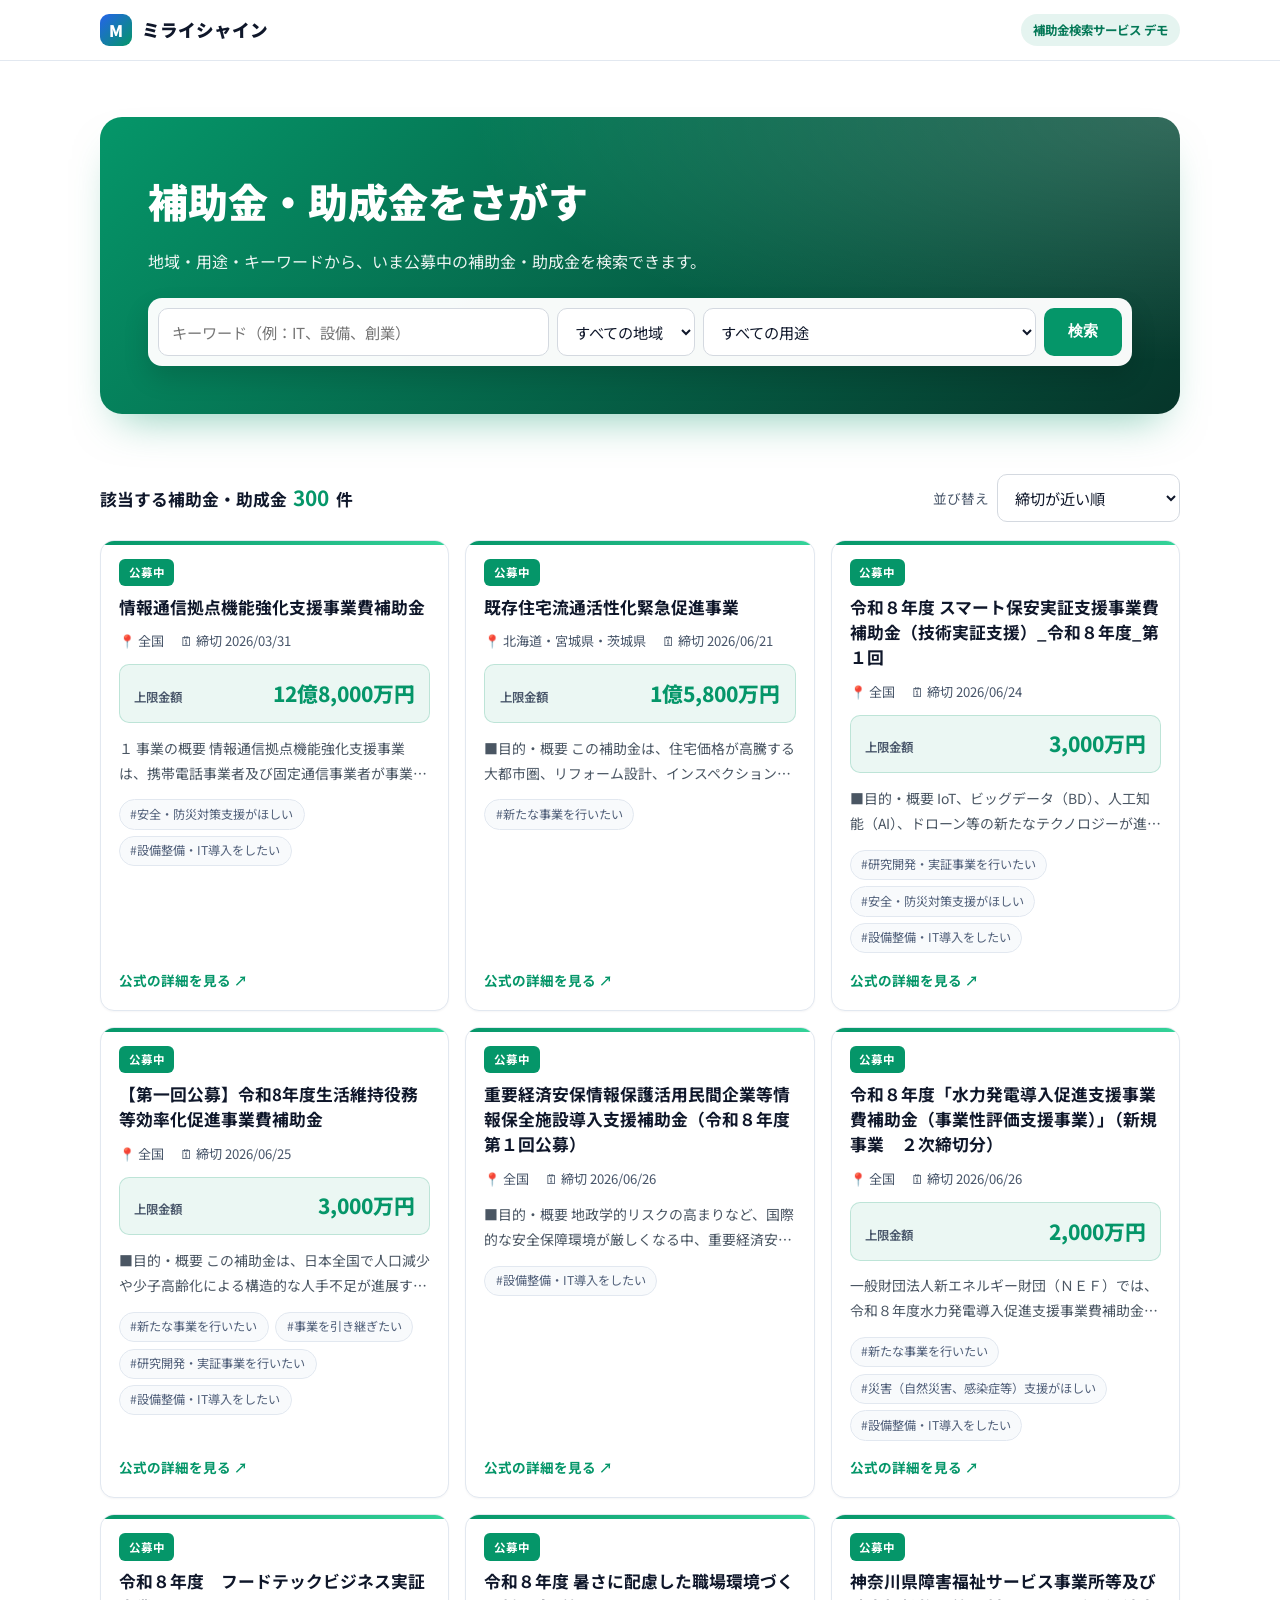
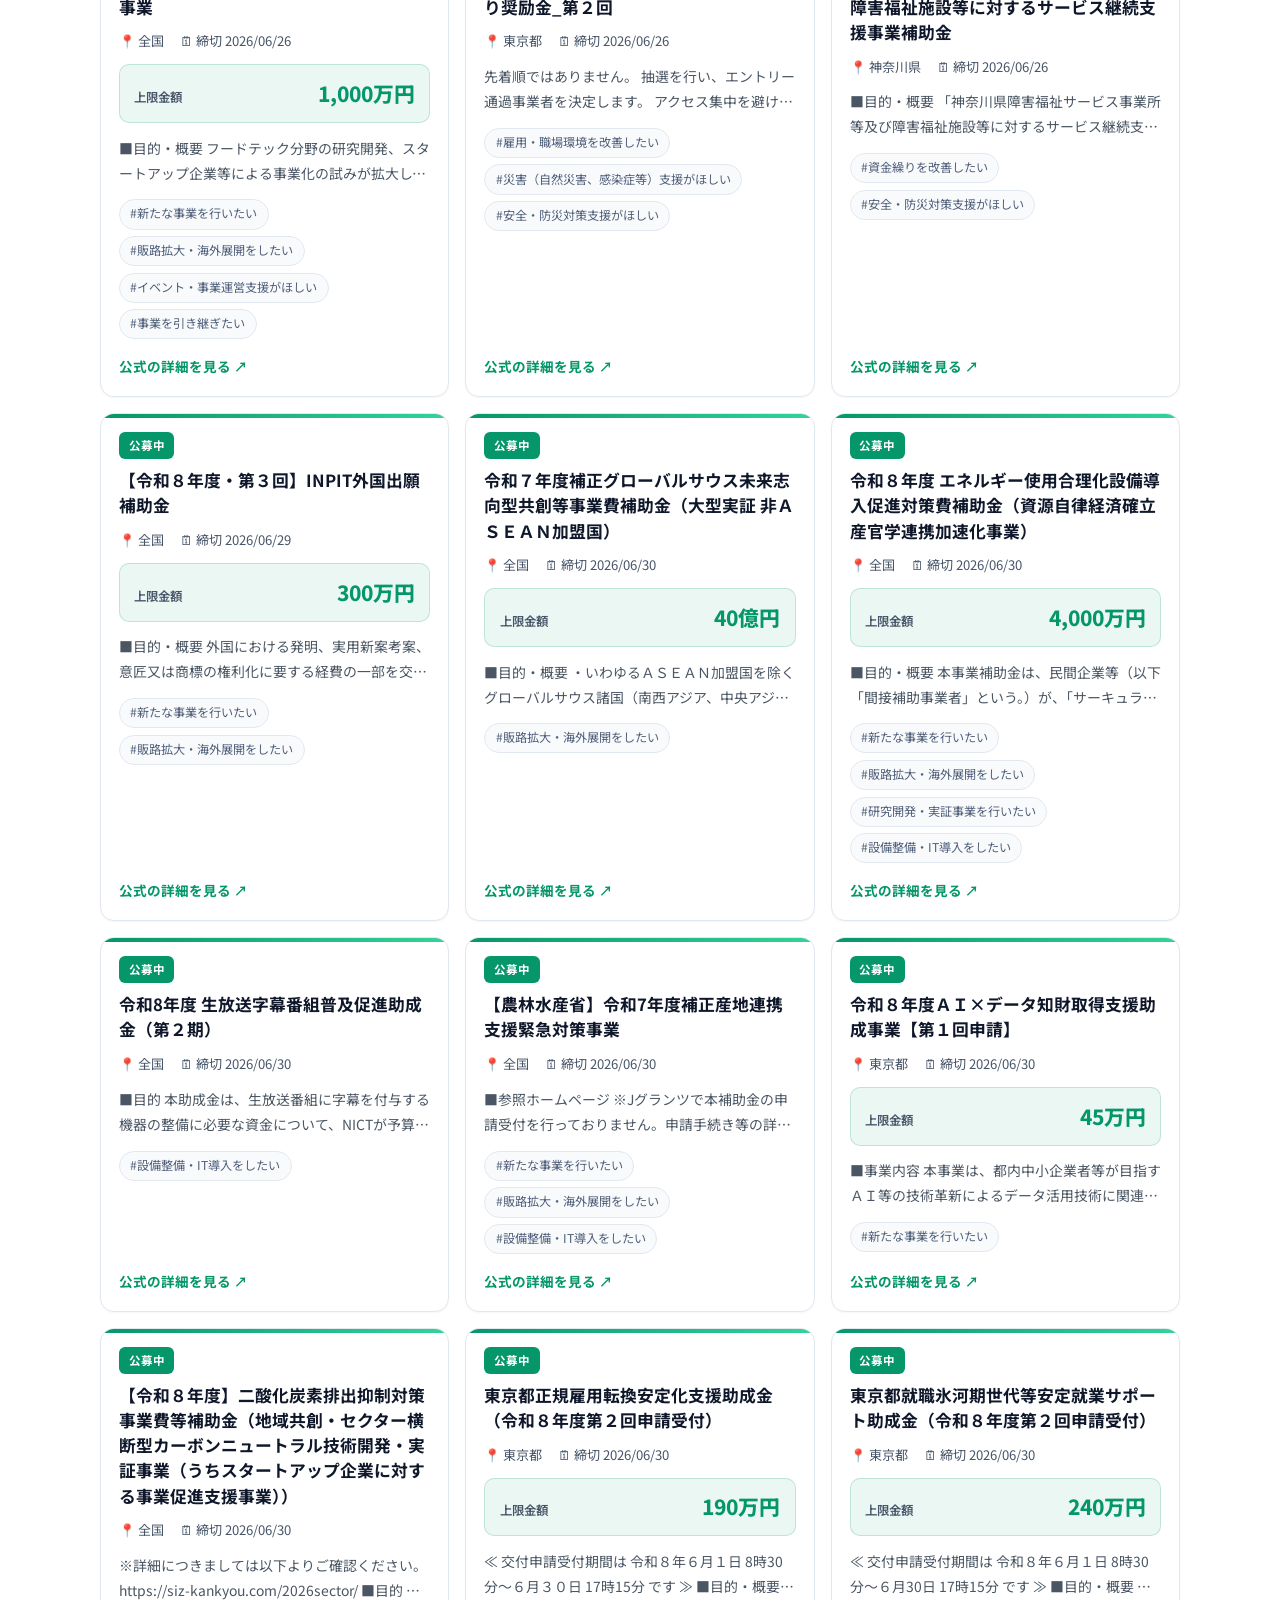
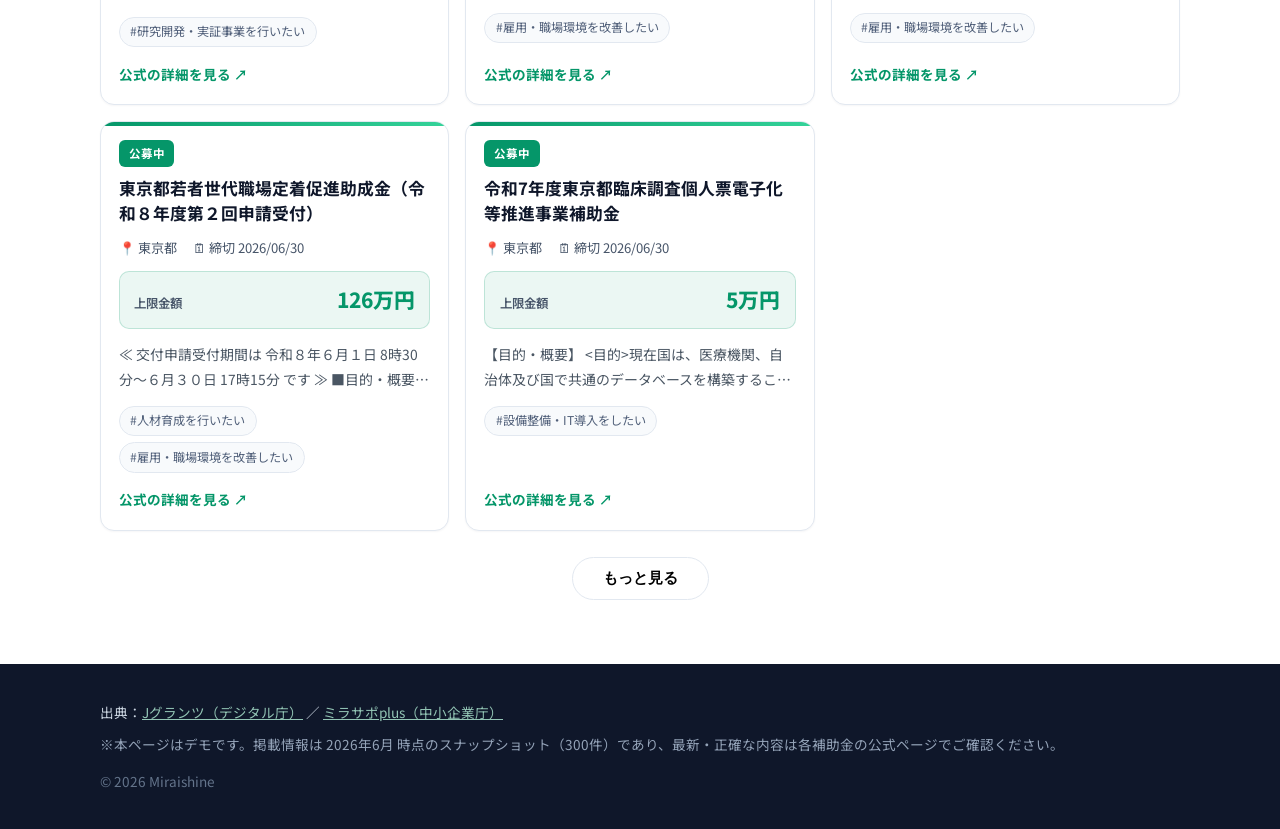
==== index.html @ 27757ab2 "Static 補助金検索 demo (LP + client-side JS search over snapshot JSON) Co-Authored-By: Claude Opus 4.8 <n" ====
<!DOCTYPE html>
<html lang="ja">
<head>
  <meta charset="UTF-8" />
  <meta name="viewport" content="width=device-width, initial-scale=1.0" />
  <title>補助金・助成金検索 デモ｜ミライシャイン</title>
  <meta name="description" content="ミライシャインの補助金検索サービスのデモ。地域・用途・キーワードから補助金・助成金を検索できます（公開オープンデータのスナップショット）。" />
  <!-- デモ環境のため検索エンジンには載せない -->
  <meta name="robots" content="noindex, nofollow" />
  <link rel="preconnect" href="https://fonts.googleapis.com" />
  <link rel="preconnect" href="https://fonts.gstatic.com" crossorigin />
  <link href="https://fonts.googleapis.com/css2?family=Noto+Sans+JP:wght@400;500;700;900&display=swap" rel="stylesheet" />
  <link rel="stylesheet" href="assets/style.css" />
</head>
<body>
  <!-- Header -->
  <header class="site-header">
    <div class="container header-inner">
      <a href="./" class="logo">
        <span class="logo-mark">M</span>
        <span class="logo-text">ミライシャイン</span>
      </a>
      <span class="header-tag">補助金検索サービス デモ</span>
    </div>
  </header>

  <main>
    <!-- Hero + 検索 -->
    <section class="hero">
      <div class="container">
        <div class="hero-card">
          <div class="hero-inner">
            <h1 class="hero-title">補助金・助成金をさがす</h1>
            <p class="hero-lead">地域・用途・キーワードから、いま公募中の補助金・助成金を検索できます。</p>
            <form class="search-form" id="searchForm" autocomplete="off">
              <input type="text" id="kw" class="f-input" placeholder="キーワード（例：IT、設備、創業）" aria-label="キーワード" />
              <select id="area" class="f-select" aria-label="地域"><option value="">すべての地域</option></select>
              <select id="purpose" class="f-select" aria-label="用途"><option value="">すべての用途</option></select>
              <button type="submit" class="f-btn">検索</button>
            </form>
          </div>
        </div>
      </div>
    </section>

    <!-- 結果 -->
    <section class="results">
      <div class="container">
        <div class="result-bar">
          <p class="result-count" id="resultCount">読み込み中…</p>
          <label class="sort">
            <span>並び替え</span>
            <select id="sort" class="f-select">
              <option value="deadline">締切が近い順</option>
              <option value="amount">上限金額が大きい順</option>
            </select>
          </label>
        </div>
        <ul class="card-list" id="cardList" aria-live="polite"></ul>
        <div class="empty" id="empty" hidden>該当する補助金・助成金は見つかりませんでした。条件を変えてお試しください。</div>
        <div class="more-wrap">
          <button class="more-btn" id="moreBtn" hidden>もっと見る</button>
        </div>
      </div>
    </section>
  </main>

  <!-- Footer：出典・免責 -->
  <footer class="site-footer">
    <div class="container">
      <p class="foot-credit">
        出典：<a href="https://www.jgrants-portal.go.jp/" target="_blank" rel="noopener">Jグランツ（デジタル庁）</a>
        ／ <a href="https://mirasapo-plus.go.jp/" target="_blank" rel="noopener">ミラサポplus（中小企業庁）</a>
      </p>
      <p class="foot-note" id="footNote">
        ※本ページはデモです。掲載情報は取得時点のスナップショットであり、最新・正確な内容は各補助金の公式ページでご確認ください。
      </p>
      <p class="foot-copy">© <span id="year"></span> Miraishine</p>
    </div>
  </footer>

  <script src="assets/app.js"></script>
</body>
</html>
---- assets/style.css ----
:root {
  --hj: #059669;
  --hj-dark: #047857;
  --ink: #0f172a;
  --ink-soft: #475569;
  --line: #e2e8f0;
  --bg: #ffffff;
  --bg-soft: #f8fafc;
  --radius: 16px;
  --shadow: 0 10px 30px -12px rgba(15, 23, 42, 0.18);
}

* { box-sizing: border-box; margin: 0; padding: 0; }
body {
  font-family: "Noto Sans JP", system-ui, sans-serif;
  color: var(--ink);
  background: var(--bg);
  line-height: 1.8;
  -webkit-font-smoothing: antialiased;
}
a { color: inherit; }
.container { width: min(1080px, 92%); margin-inline: auto; }

/* Header */
.site-header { border-bottom: 1px solid var(--line); background: #fff; }
.header-inner { display: flex; align-items: center; justify-content: space-between; height: 60px; }
.logo { display: flex; align-items: center; gap: 10px; font-weight: 900; text-decoration: none; }
.logo-mark {
  width: 32px; height: 32px; border-radius: 9px; display: grid; place-items: center;
  color: #fff; font-weight: 900; background: linear-gradient(135deg, #2563eb, var(--hj));
}
.logo-text { font-size: 1.1rem; }
.header-tag { font-size: 0.78rem; font-weight: 700; color: var(--hj-dark); background: rgba(5,150,105,.1); padding: 5px 12px; border-radius: 999px; }

/* Hero + search */
.hero { padding: clamp(28px, 5vw, 56px) 0 clamp(20px, 3vw, 32px); }
.hero-card {
  border-radius: 22px; padding: clamp(28px, 4vw, 48px);
  color: #fff; position: relative; overflow: hidden;
  background:
    radial-gradient(120% 150% at 100% 0%, rgba(255,255,255,.18), transparent 55%),
    linear-gradient(135deg, var(--hj), #06352a);
  box-shadow: 0 22px 44px -20px rgba(5,150,105,.5);
}
.hero-title { font-size: clamp(1.7rem, 4vw, 2.5rem); font-weight: 900; }
.hero-lead { color: rgba(255,255,255,.92); margin: 10px 0 22px; }

.search-form {
  display: flex; flex-wrap: wrap; gap: 8px;
  background: rgba(255,255,255,.97); border-radius: 14px; padding: 10px;
  box-shadow: 0 12px 26px rgba(0,0,0,.14);
}
.f-input, .f-select {
  padding: 11px 13px; border: 1px solid #d4d9e0; border-radius: 10px;
  font-size: 0.95rem; font-family: inherit; color: var(--ink); background: #fff;
}
.f-input { flex: 1 1 220px; }
.f-select { flex: 0 1 auto; cursor: pointer; }
.f-input:focus, .f-select:focus { outline: 0; border-color: var(--hj); box-shadow: 0 0 0 3px rgba(5,150,105,.16); }
.f-btn {
  padding: 0 24px; border: 0; border-radius: 10px; background: var(--hj); color: #fff;
  font-weight: 700; font-size: 0.95rem; cursor: pointer; transition: filter .15s;
}
.f-btn:hover { filter: brightness(1.07); }

/* Results bar */
.results { padding: clamp(16px, 3vw, 28px) 0 64px; }
.result-bar { display: flex; align-items: center; justify-content: space-between; flex-wrap: wrap; gap: 10px; margin-bottom: 18px; }
.result-count { font-size: 1.05rem; font-weight: 700; }
.result-count strong { color: var(--hj); font-size: 1.3rem; margin: 0 .15rem; }
.sort { display: inline-flex; align-items: center; gap: 8px; font-size: 0.85rem; color: var(--ink-soft); }

/* Cards */
.card-list { list-style: none; display: grid; grid-template-columns: repeat(auto-fill, minmax(330px, 1fr)); gap: 16px; }
.card {
  position: relative; display: flex; flex-direction: column;
  border: 1px solid var(--line); border-radius: 14px; padding: 18px; background: #fff;
  box-shadow: 0 1px 2px rgba(16,24,40,.04); overflow: hidden;
  transition: box-shadow .18s, transform .18s, border-color .18s;
}
.card::before { content: ""; position: absolute; top: 0; left: 0; right: 0; height: 4px; background: linear-gradient(90deg, var(--hj), #34d399); }
.card:hover { box-shadow: 0 12px 26px rgba(16,24,40,.10); transform: translateY(-2px); border-color: rgba(5,150,105,.35); }
.card-badge { align-self: flex-start; background: var(--hj); color: #fff; font-size: .72rem; font-weight: 700; padding: .2rem .6rem; border-radius: 6px; margin-bottom: .55rem; }
.card-title { font-size: 1.05rem; line-height: 1.5; font-weight: 700; margin-bottom: .6rem; }
.card-sub { display: flex; flex-wrap: wrap; gap: .25rem 1rem; font-size: .82rem; color: var(--ink-soft); margin-bottom: .7rem; }
.card-amount {
  display: flex; align-items: baseline; justify-content: space-between; gap: .5rem;
  background: rgba(5,150,105,.08); border: 1px solid rgba(5,150,105,.2);
  border-radius: 10px; padding: .6rem .9rem; margin-bottom: .8rem;
}
.card-amount .lbl { font-size: .78rem; color: var(--ink-soft); font-weight: 600; }
.card-amount .val { font-size: 1.3rem; font-weight: 800; color: var(--hj); }
.card-summary { font-size: .87rem; color: #4a5663; margin-bottom: .85rem; display: -webkit-box; -webkit-line-clamp: 2; -webkit-box-orient: vertical; overflow: hidden; }
.card-tags { list-style: none; display: flex; flex-wrap: wrap; gap: .4rem; margin-bottom: .9rem; }
.card-tags li { background: var(--bg-soft); color: #51607a; border: 1px solid var(--line); border-radius: 999px; padding: .2rem .65rem; font-size: .76rem; }
.card-link { margin-top: auto; font-weight: 700; font-size: .85rem; color: var(--hj); text-decoration: none; }
.card-link:hover { text-decoration: underline; }

.empty { text-align: center; color: var(--ink-soft); padding: 40px 0; }
.more-wrap { text-align: center; margin-top: 26px; }
.more-btn { padding: 11px 30px; border: 1px solid var(--line); border-radius: 999px; background: #fff; font-weight: 700; font-size: .92rem; cursor: pointer; }
.more-btn:hover { border-color: var(--hj); color: var(--hj); }

/* Footer */
.site-footer { background: var(--ink); color: #cbd5e1; padding: 36px 0; font-size: .85rem; }
.site-footer a { color: #93c5b5; }
.foot-credit { margin-bottom: 8px; }
.foot-note { color: #94a3b8; margin-bottom: 12px; }
.foot-copy { color: #64748b; }

@media (max-width: 560px) {
  .result-bar { flex-direction: column; align-items: flex-start; }
  .f-select { flex: 1 1 100%; }
}
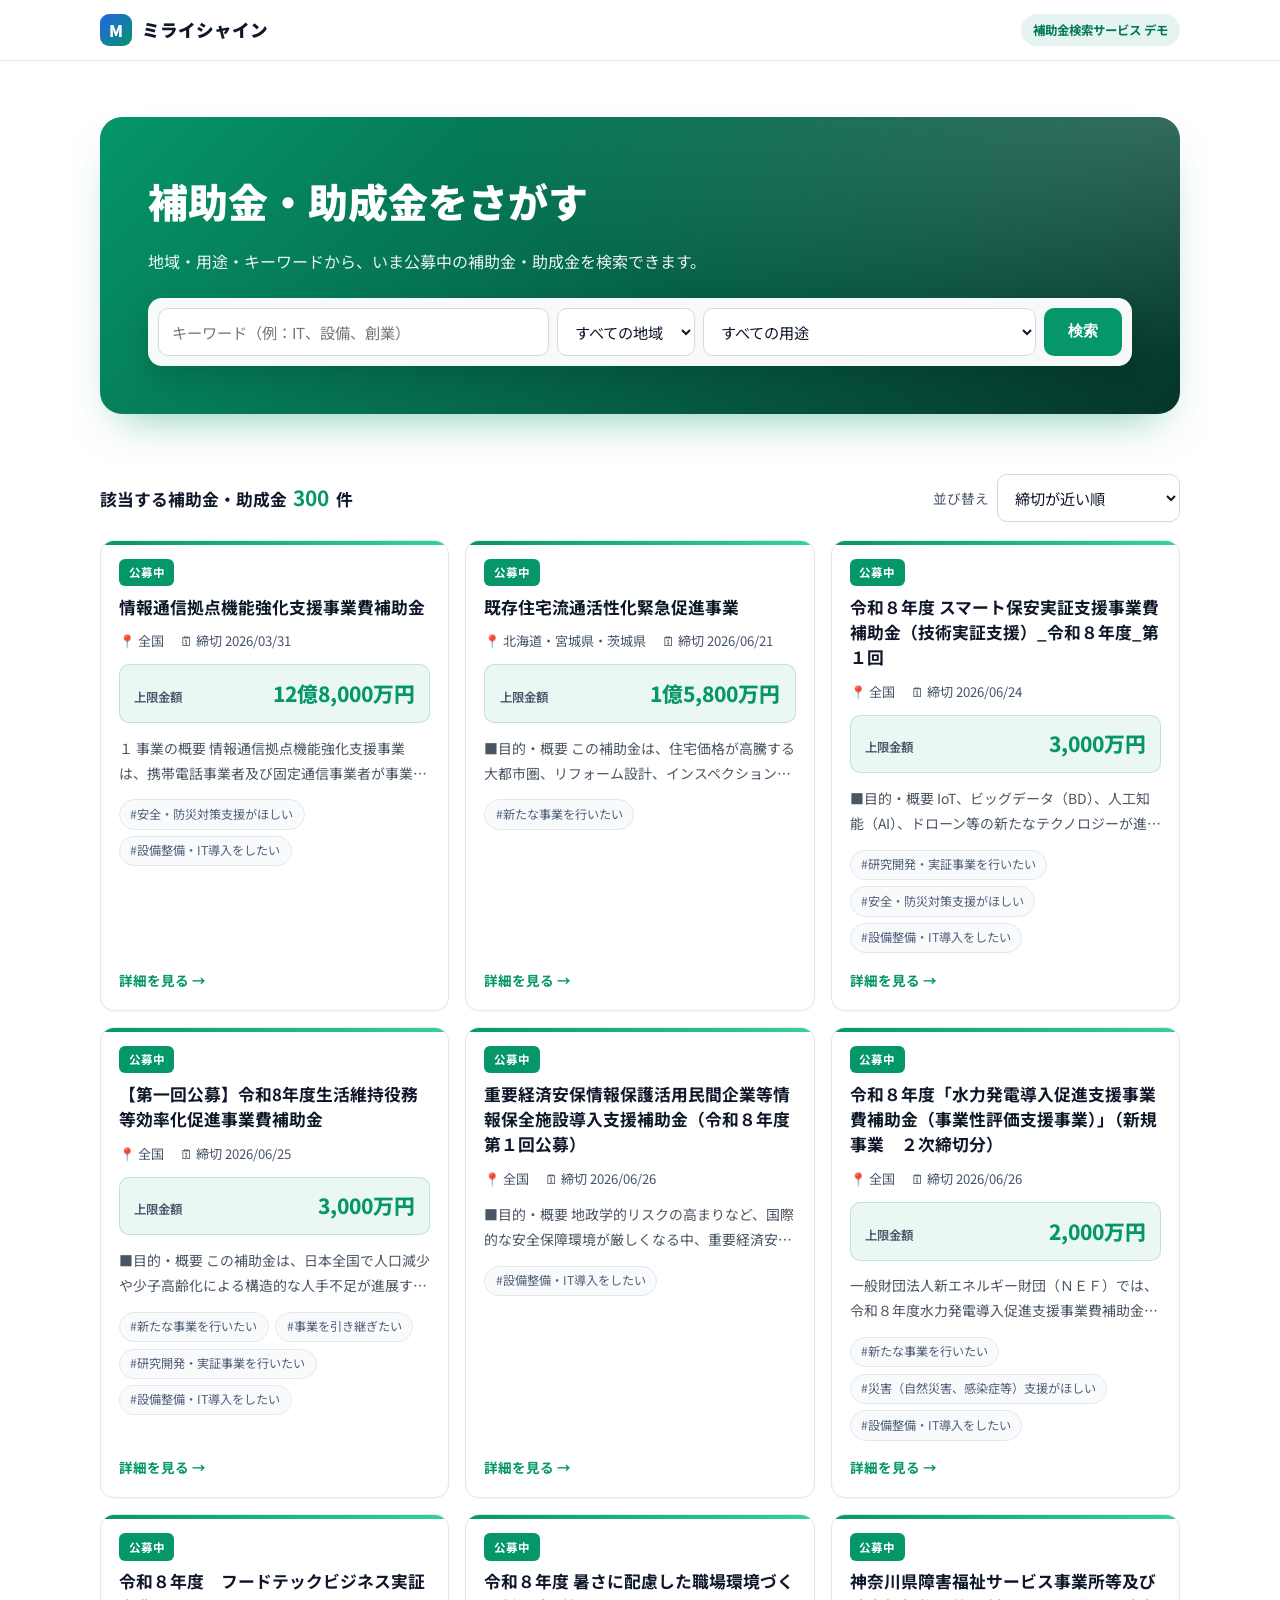
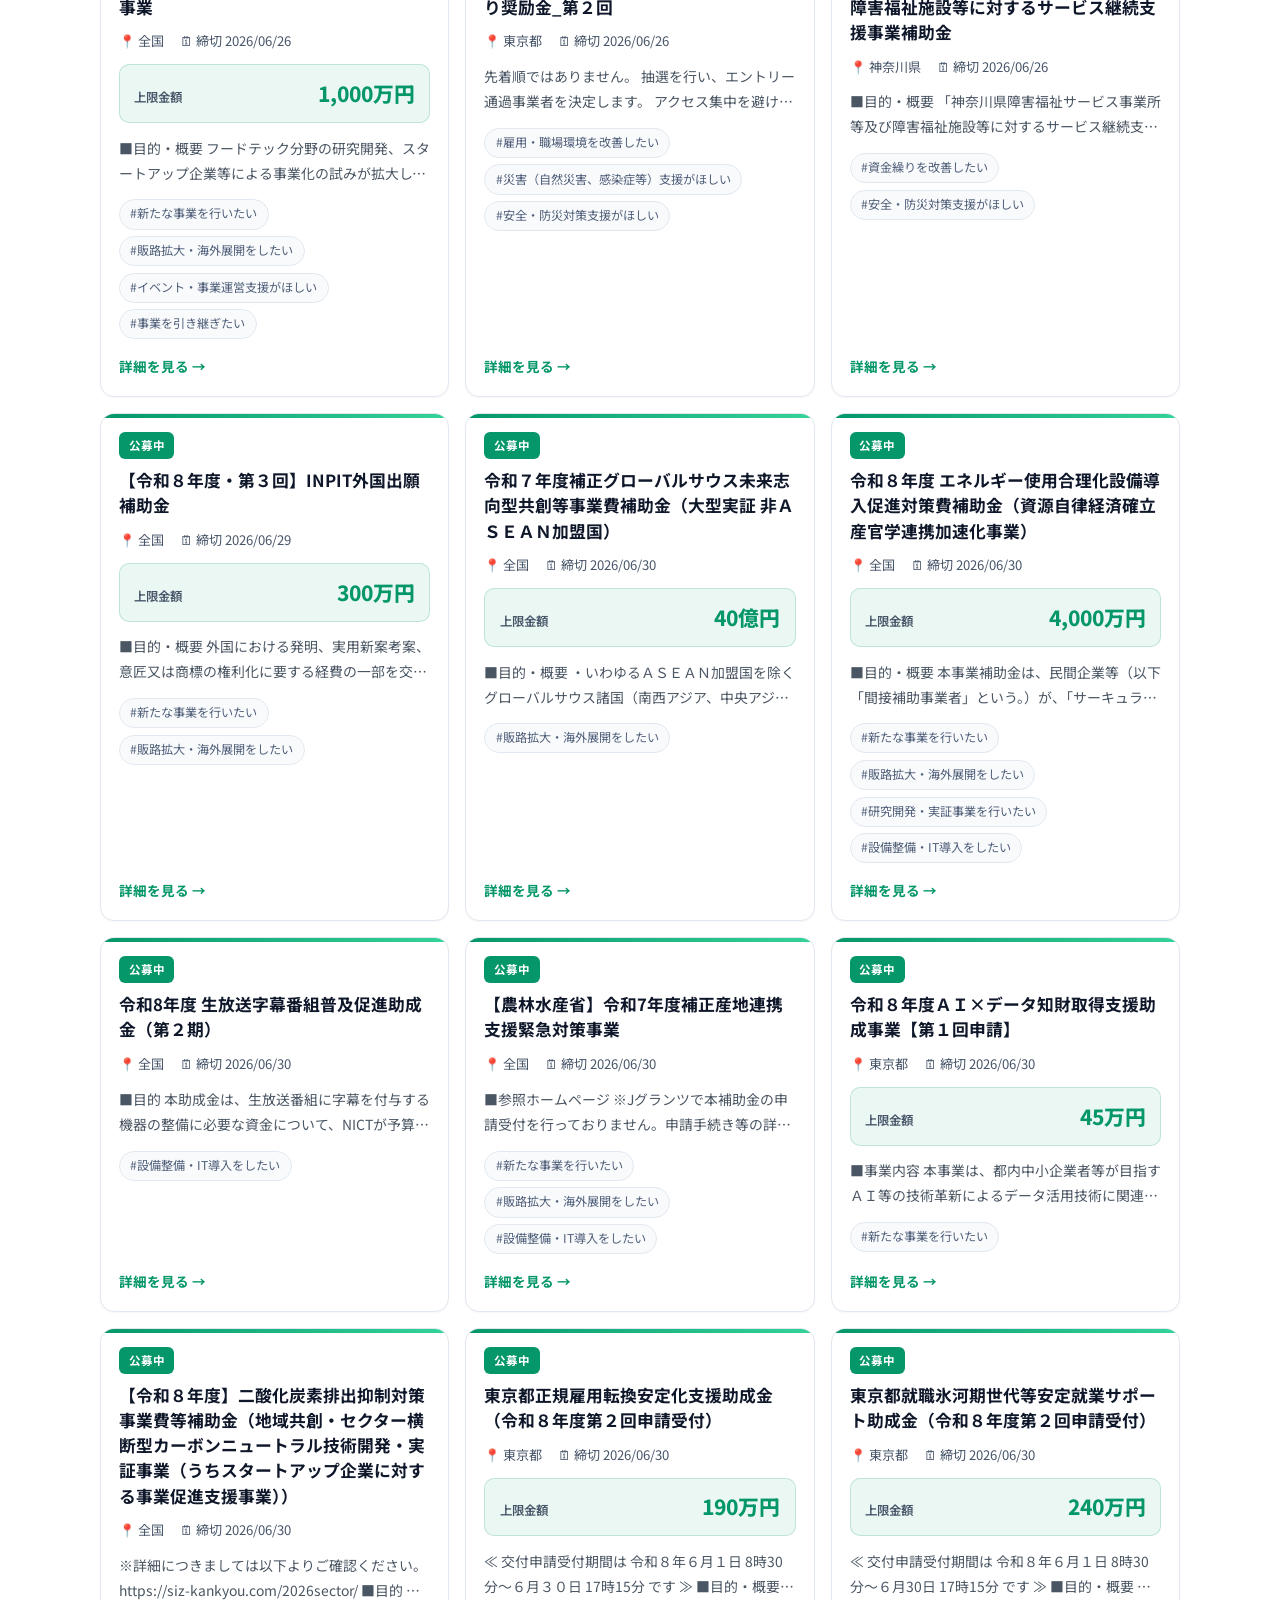
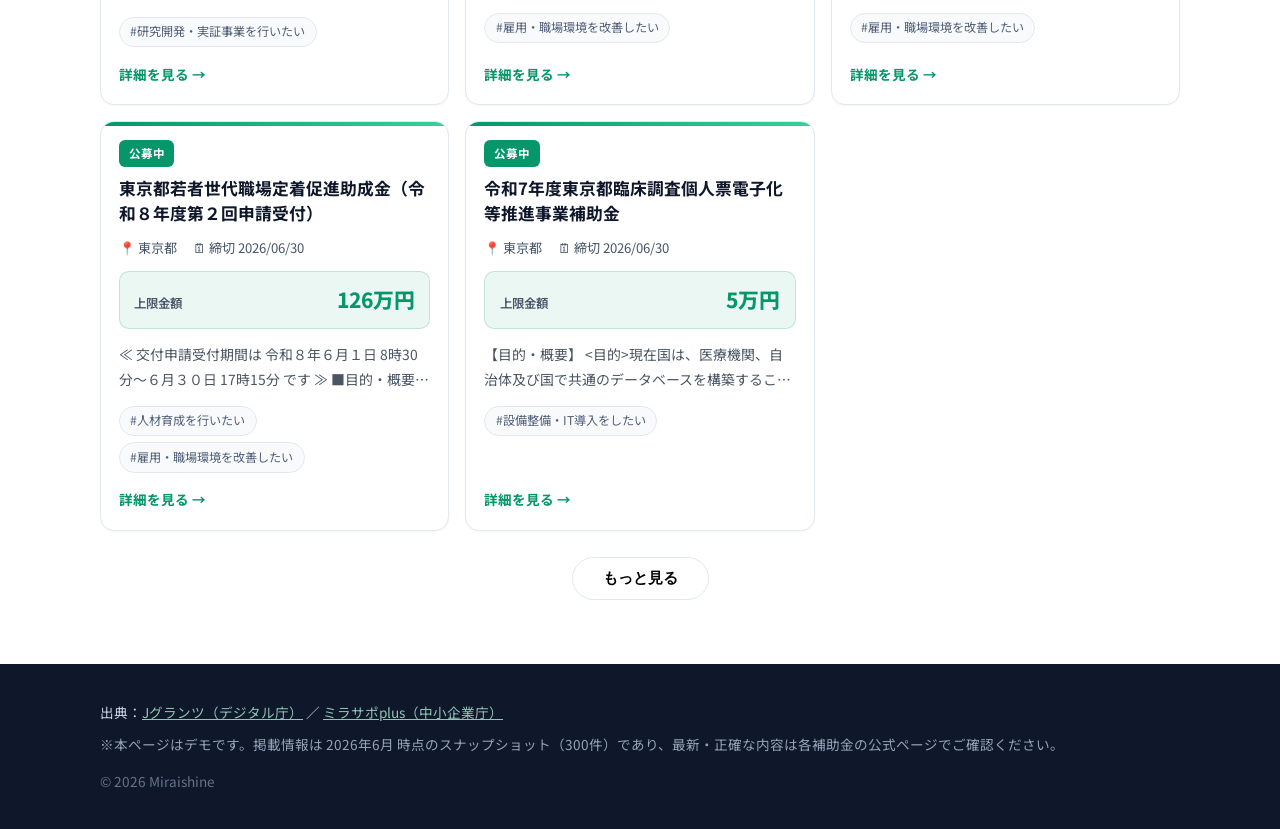
==== commit 9fd9ddb9: "詳細を内部モーダル表示に変更（外部jGrants空白ページ対策）。公式リンクは補助に降格 Co-Authored-By: Claude Opus 4.8 <noreply@anthropic.com>" ====
--- a/index.html
+++ b/index.html
@@ -79,6 +79,14 @@
     </div>
   </footer>
 
+  <!-- 詳細モーダル -->
+  <div class="modal" id="modal" hidden>
+    <div class="modal-card" role="dialog" aria-modal="true" aria-label="補助金の詳細">
+      <button class="modal-close" type="button" data-close aria-label="閉じる">×</button>
+      <div class="modal-body" id="modalBody"></div>
+    </div>
+  </div>
+
   <script src="assets/app.js"></script>
 </body>
 </html>
--- a/assets/style.css
+++ b/assets/style.css
@@ -96,6 +96,46 @@
 .card-link { margin-top: auto; font-weight: 700; font-size: .85rem; color: var(--hj); text-decoration: none; }
 .card-link:hover { text-decoration: underline; }
 
+.card { cursor: pointer; }
+.card:focus-visible { outline: 2px solid var(--hj); outline-offset: 2px; }
+.card-more { margin-top: auto; font-weight: 700; font-size: .85rem; color: var(--hj); }
+
+/* 詳細モーダル */
+.modal {
+  position: fixed; inset: 0; z-index: 100;
+  background: rgba(15, 23, 42, .55);
+  display: flex; align-items: flex-start; justify-content: center;
+  padding: 5vh 16px; overflow-y: auto;
+}
+.modal[hidden] { display: none; }
+.modal-card {
+  position: relative; width: min(680px, 100%);
+  background: #fff; border-radius: 16px; padding: 28px clamp(20px, 4vw, 36px);
+  box-shadow: 0 30px 70px -20px rgba(15, 23, 42, .5);
+}
+.modal-close {
+  position: absolute; top: 12px; right: 14px; width: 36px; height: 36px;
+  border: 0; border-radius: 50%; background: var(--bg-soft); color: var(--ink-soft);
+  font-size: 1.4rem; line-height: 1; cursor: pointer;
+}
+.modal-close:hover { background: #e7ebf0; }
+.m-title { font-size: 1.35rem; font-weight: 800; line-height: 1.45; margin: .4rem 0 1rem; }
+.m-rows { display: grid; gap: 0; margin-bottom: 1.1rem; border: 1px solid var(--line); border-radius: 12px; overflow: hidden; }
+.m-row { display: grid; grid-template-columns: 120px 1fr; }
+.m-row + .m-row { border-top: 1px solid var(--line); }
+.m-row dt { background: var(--bg-soft); padding: .6rem .9rem; font-size: .85rem; font-weight: 700; color: var(--ink-soft); }
+.m-row dd { padding: .6rem .9rem; font-size: .9rem; }
+.m-summary { font-size: .92rem; color: #4a5663; margin-bottom: 1rem; white-space: pre-wrap; }
+.m-actions { margin-top: 1.2rem; }
+.m-official {
+  display: inline-flex; align-items: center; gap: .4rem;
+  background: var(--hj); color: #fff; text-decoration: none; font-weight: 700;
+  padding: .7rem 1.3rem; border-radius: 10px;
+}
+.m-official:hover { filter: brightness(1.07); }
+.m-note { font-size: .78rem; color: var(--ink-soft); margin-top: .6rem; }
+@media (max-width: 480px) { .m-row { grid-template-columns: 92px 1fr; } }
+
 .empty { text-align: center; color: var(--ink-soft); padding: 40px 0; }
 .more-wrap { text-align: center; margin-top: 26px; }
 .more-btn { padding: 11px 30px; border: 1px solid var(--line); border-radius: 999px; background: #fff; font-weight: 700; font-size: .92rem; cursor: pointer; }
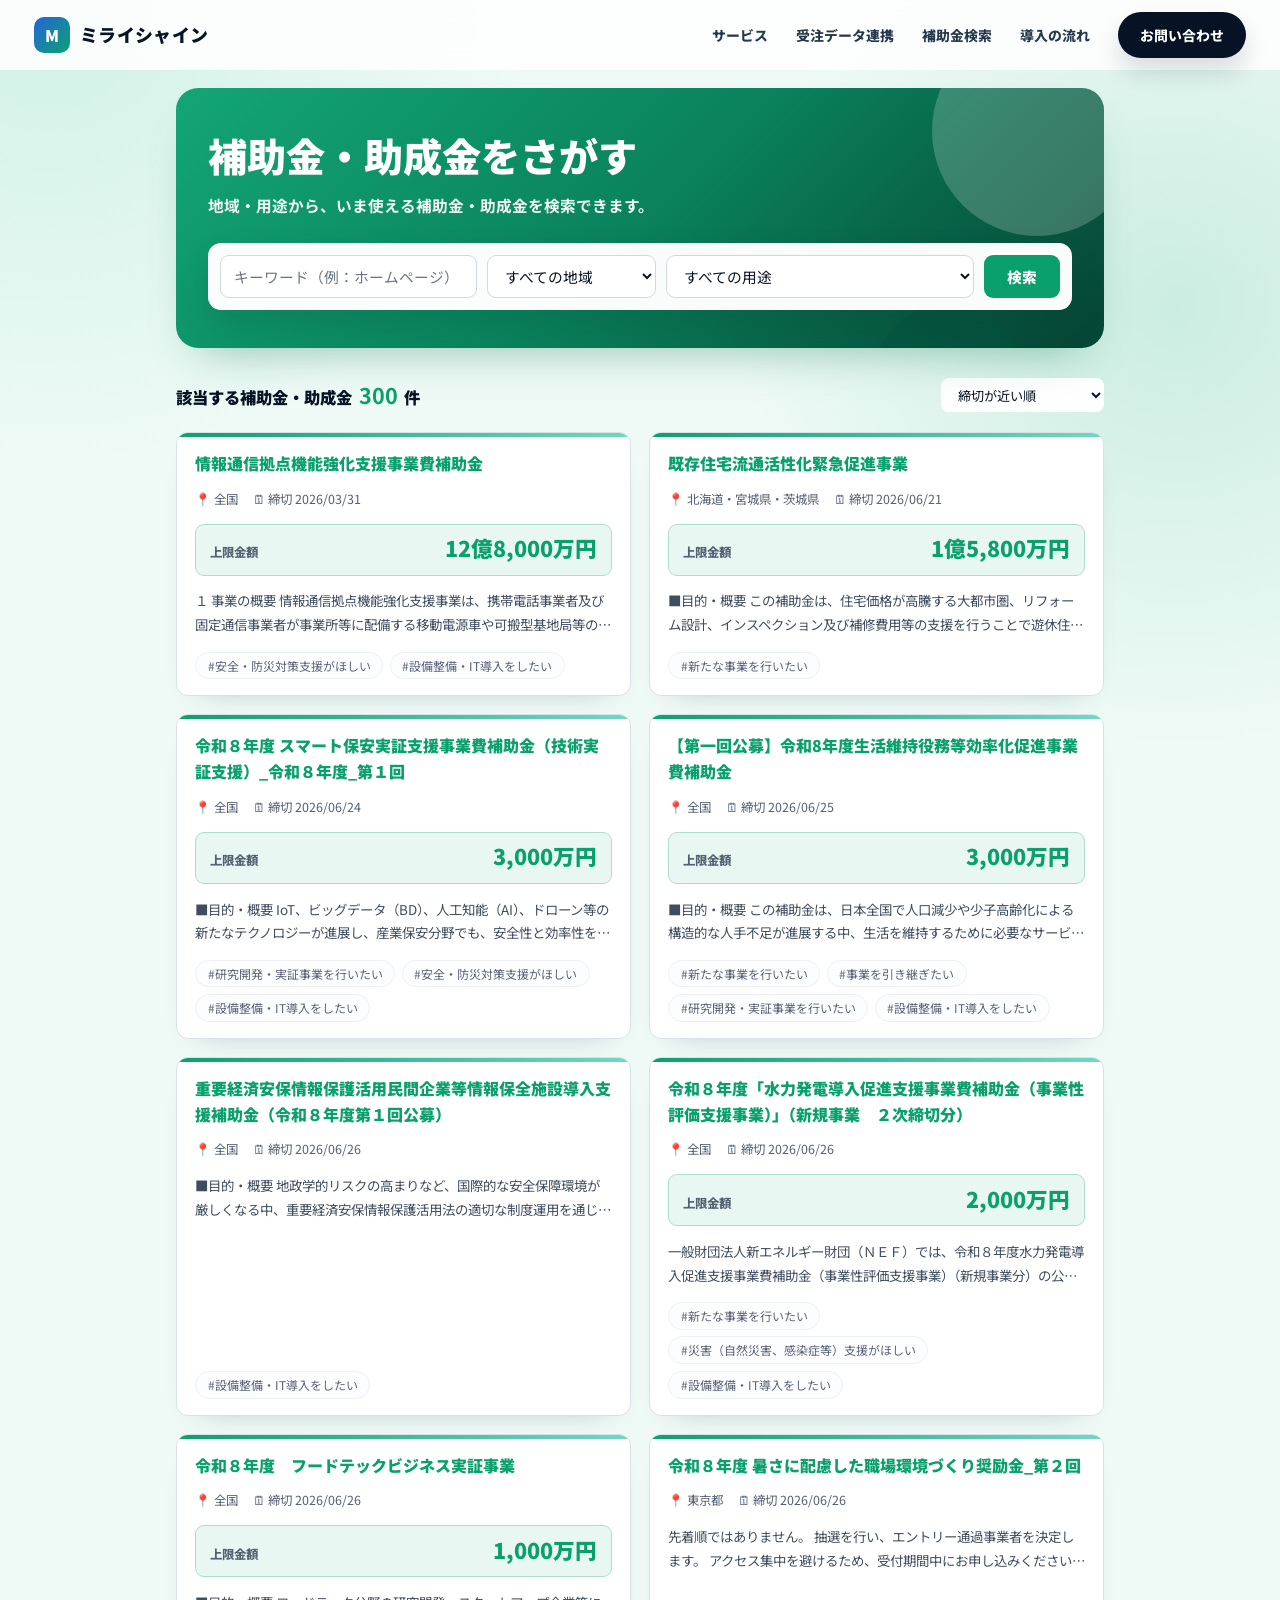
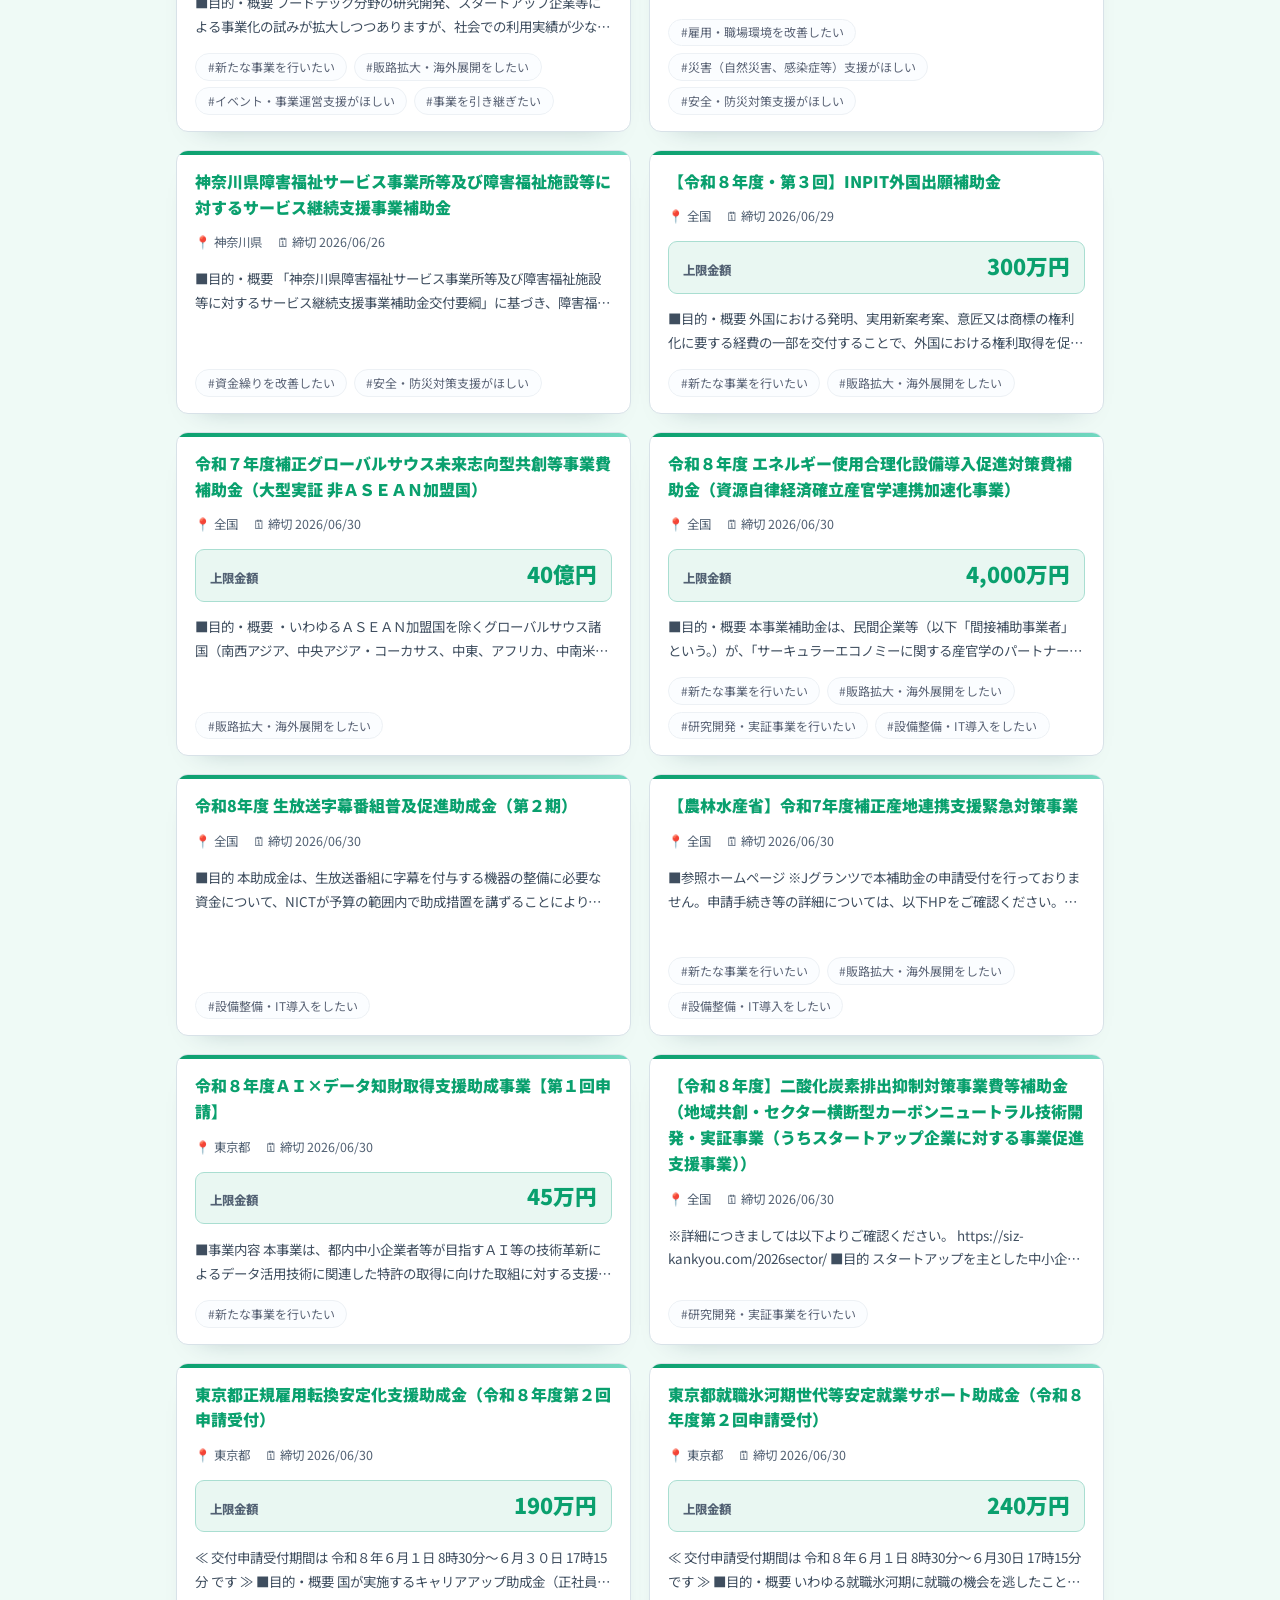
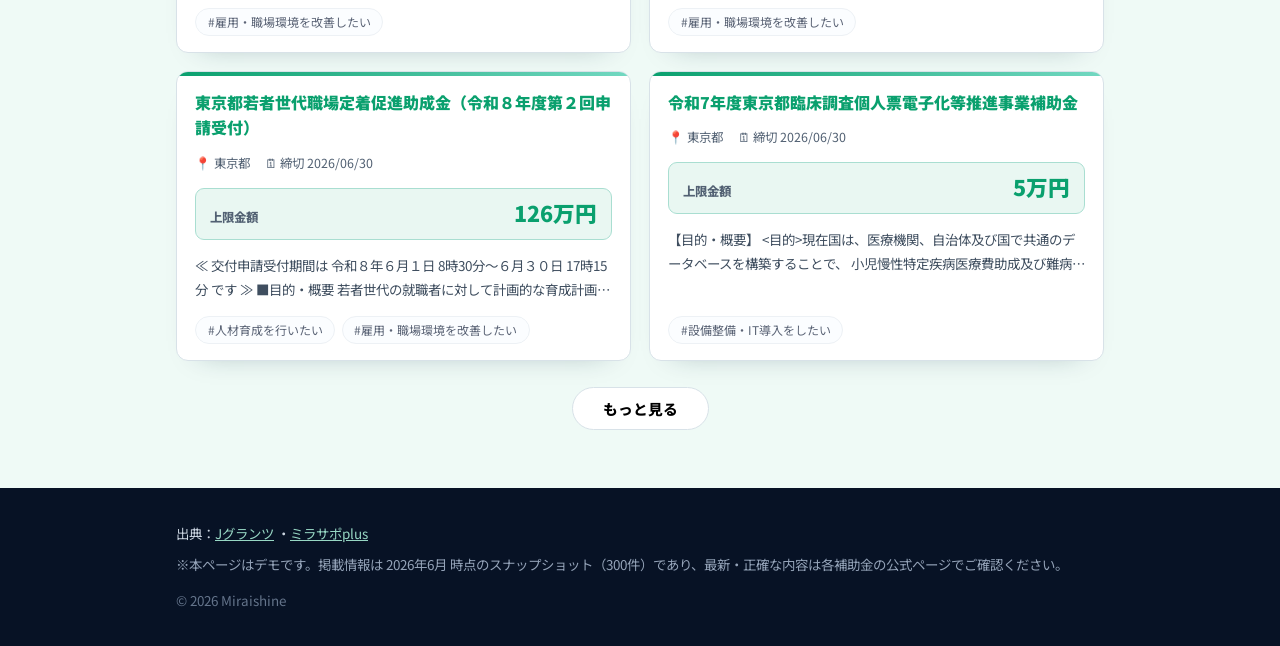
==== commit 13baed67: "Update search design and detail page" ====
--- a/index.html
+++ b/index.html
@@ -4,8 +4,7 @@
   <meta charset="UTF-8" />
   <meta name="viewport" content="width=device-width, initial-scale=1.0" />
   <title>補助金・助成金検索 デモ｜ミライシャイン</title>
-  <meta name="description" content="ミライシャインの補助金検索サービスのデモ。地域・用途・キーワードから補助金・助成金を検索できます（公開オープンデータのスナップショット）。" />
-  <!-- デモ環境のため検索エンジンには載せない -->
+  <meta name="description" content="ミライシャインの補助金検索サービスのデモ。地域・用途・キーワードから補助金・助成金を検索できます。" />
   <meta name="robots" content="noindex, nofollow" />
   <link rel="preconnect" href="https://fonts.googleapis.com" />
   <link rel="preconnect" href="https://fonts.gstatic.com" crossorigin />
@@ -13,27 +12,31 @@
   <link rel="stylesheet" href="assets/style.css" />
 </head>
 <body>
-  <!-- Header -->
   <header class="site-header">
-    <div class="container header-inner">
-      <a href="./" class="logo">
+    <div class="header-shell">
+      <a href="./" class="logo" aria-label="ミライシャイン ホーム">
         <span class="logo-mark">M</span>
         <span class="logo-text">ミライシャイン</span>
       </a>
-      <span class="header-tag">補助金検索サービス デモ</span>
+      <nav class="site-nav" aria-label="グローバルナビゲーション">
+        <a href="#service">サービス</a>
+        <a href="#data">受注データ連携</a>
+        <a href="#search">補助金検索</a>
+        <a href="#flow">導入の流れ</a>
+        <a href="#contact" class="contact-link">お問い合わせ</a>
+      </nav>
     </div>
   </header>
 
   <main>
-    <!-- Hero + 検索 -->
-    <section class="hero">
+    <section class="hero" id="search">
       <div class="container">
         <div class="hero-card">
           <div class="hero-inner">
             <h1 class="hero-title">補助金・助成金をさがす</h1>
-            <p class="hero-lead">地域・用途・キーワードから、いま公募中の補助金・助成金を検索できます。</p>
+            <p class="hero-lead">地域・用途から、いま使える補助金・助成金を検索できます。</p>
             <form class="search-form" id="searchForm" autocomplete="off">
-              <input type="text" id="kw" class="f-input" placeholder="キーワード（例：IT、設備、創業）" aria-label="キーワード" />
+              <input type="text" id="kw" class="f-input" placeholder="キーワード（例：ホームページ）" aria-label="キーワード" />
               <select id="area" class="f-select" aria-label="地域"><option value="">すべての地域</option></select>
               <select id="purpose" class="f-select" aria-label="用途"><option value="">すべての用途</option></select>
               <button type="submit" class="f-btn">検索</button>
@@ -43,11 +46,10 @@
       </div>
     </section>
 
-    <!-- 結果 -->
     <section class="results">
       <div class="container">
         <div class="result-bar">
-          <p class="result-count" id="resultCount">読み込み中…</p>
+          <p class="result-count" id="resultCount">読み込み中...</p>
           <label class="sort">
             <span>並び替え</span>
             <select id="sort" class="f-select">
@@ -65,27 +67,18 @@
     </section>
   </main>
 
-  <!-- Footer：出典・免責 -->
   <footer class="site-footer">
     <div class="container">
       <p class="foot-credit">
-        出典：<a href="https://www.jgrants-portal.go.jp/" target="_blank" rel="noopener">Jグランツ（デジタル庁）</a>
-        ／ <a href="https://mirasapo-plus.go.jp/" target="_blank" rel="noopener">ミラサポplus（中小企業庁）</a>
+        出典：<a href="https://www.jgrants-portal.go.jp/" target="_blank" rel="noopener">Jグランツ</a>
+        ・<a href="https://mirasapo-plus.go.jp/" target="_blank" rel="noopener">ミラサポplus</a>
       </p>
       <p class="foot-note" id="footNote">
-        ※本ページはデモです。掲載情報は取得時点のスナップショットであり、最新・正確な内容は各補助金の公式ページでご確認ください。
+        本ページはデモです。掲載情報は取得時点のスナップショットであり、最新・正確な内容は各補助金の公式ページでご確認ください。
       </p>
-      <p class="foot-copy">© <span id="year"></span> Miraishine</p>
+      <p class="foot-copy">&copy; <span id="year"></span> Miraishine</p>
     </div>
   </footer>
-
-  <!-- 詳細モーダル -->
-  <div class="modal" id="modal" hidden>
-    <div class="modal-card" role="dialog" aria-modal="true" aria-label="補助金の詳細">
-      <button class="modal-close" type="button" data-close aria-label="閉じる">×</button>
-      <div class="modal-body" id="modalBody"></div>
-    </div>
-  </div>
 
   <script src="assets/app.js"></script>
 </body>
--- a/assets/style.css
+++ b/assets/style.css
@@ -1,154 +1,755 @@
 :root {
-  --hj: #059669;
-  --hj-dark: #047857;
-  --ink: #0f172a;
-  --ink-soft: #475569;
-  --line: #e2e8f0;
-  --bg: #ffffff;
-  --bg-soft: #f8fafc;
-  --radius: 16px;
-  --shadow: 0 10px 30px -12px rgba(15, 23, 42, 0.18);
+  --hj: #0aa06e;
+  --hj-deep: #006248;
+  --hj-dark: #083f34;
+  --ink: #071426;
+  --ink-soft: #526173;
+  --line: #d8e2e8;
+  --line-green: #a9ded1;
+  --panel: #ffffff;
+  --bg: #effaf6;
+  --bg-soft: #f7fbfa;
+  --mint: #e9f7f2;
+  --radius: 18px;
 }
 
 * { box-sizing: border-box; margin: 0; padding: 0; }
+
+html { scroll-behavior: smooth; }
+
 body {
   font-family: "Noto Sans JP", system-ui, sans-serif;
   color: var(--ink);
-  background: var(--bg);
+  background:
+    radial-gradient(circle at 4% 0%, rgba(97, 211, 172, .22), transparent 30rem),
+    radial-gradient(circle at 92% 8%, rgba(40, 177, 132, .18), transparent 28rem),
+    var(--bg);
+  line-height: 1.75;
+  -webkit-font-smoothing: antialiased;
+}
+
+a { color: inherit; }
+
+.container {
+  width: min(928px, calc(100% - 32px));
+  margin-inline: auto;
+}
+
+/* Header */
+.site-header {
+  background: rgba(255, 255, 255, .86);
+  backdrop-filter: blur(12px);
+}
+
+.header-shell {
+  width: calc(100% - 68px);
+  max-width: 1212px;
+  height: 70px;
+  margin-inline: auto;
+  display: flex;
+  align-items: center;
+  justify-content: space-between;
+  gap: 24px;
+}
+
+.logo {
+  display: inline-flex;
+  align-items: center;
+  gap: 10px;
+  font-weight: 900;
+  text-decoration: none;
+  white-space: nowrap;
+}
+
+.logo-mark {
+  width: 36px;
+  height: 36px;
+  border-radius: 10px;
+  display: grid;
+  place-items: center;
+  color: #fff;
+  font-weight: 900;
+  letter-spacing: .02em;
+  background: linear-gradient(135deg, #2764d8 0%, #08a372 100%);
+}
+
+.logo-text {
+  font-size: 1.12rem;
+  letter-spacing: .02em;
+}
+
+.site-nav {
+  display: flex;
+  align-items: center;
+  gap: 28px;
+  font-size: .87rem;
+  font-weight: 800;
+  color: #26384d;
+}
+
+.site-nav a {
+  text-decoration: none;
+}
+
+.site-nav a:hover {
+  color: var(--hj);
+}
+
+.contact-link {
+  color: #fff !important;
+  background: #071225;
+  padding: 11px 22px;
+  border-radius: 999px;
+  box-shadow: 0 14px 24px rgba(7, 18, 37, .14);
+}
+
+/* Hero + search */
+.hero {
+  padding: 18px 0 28px;
+}
+
+.hero-card {
+  position: relative;
+  overflow: hidden;
+  min-height: 255px;
+  border-radius: 22px;
+  color: #fff;
+  background:
+    linear-gradient(135deg, #13a575 0%, #0a835d 49%, #064435 100%);
+  box-shadow: 0 24px 44px -24px rgba(0, 113, 76, .42);
+}
+
+.hero-card::before,
+.hero-card::after {
+  content: "";
+  position: absolute;
+  border-radius: 50%;
+  pointer-events: none;
+}
+
+.hero-card::before {
+  width: 210px;
+  height: 210px;
+  right: -38px;
+  top: -62px;
+  background: rgba(255, 255, 255, .2);
+}
+
+.hero-card::after {
+  width: 148px;
+  height: 148px;
+  right: 82px;
+  bottom: -104px;
+  background: rgba(3, 83, 65, .46);
+}
+
+.hero-inner {
+  position: relative;
+  z-index: 1;
+  padding: 43px 32px 38px;
+}
+
+.hero-title {
+  font-size: clamp(2rem, 4vw, 2.45rem);
+  line-height: 1.25;
+  font-weight: 900;
+  letter-spacing: 0;
+}
+
+.hero-lead {
+  color: rgba(255, 255, 255, .94);
+  margin: 12px 0 24px;
+  font-size: .98rem;
+  font-weight: 700;
+}
+
+.search-form {
+  display: grid;
+  grid-template-columns: minmax(210px, 1.25fr) minmax(160px, .82fr) minmax(240px, 1.5fr) 76px;
+  gap: 10px;
+  align-items: stretch;
+  width: min(864px, 100%);
+  background: rgba(255, 255, 255, .98);
+  border-radius: 13px;
+  padding: 12px;
+  box-shadow: 0 16px 32px rgba(3, 47, 37, .16);
+}
+
+.f-input,
+.f-select {
+  min-width: 0;
+  min-height: 42px;
+  padding: 9px 13px;
+  border: 1px solid #cfd9e2;
+  border-radius: 9px;
+  font-size: .92rem;
+  font-family: inherit;
+  color: var(--ink);
+  background: #fff;
+}
+
+.f-input::placeholder {
+  color: #6a7483;
+}
+
+.f-input:focus,
+.f-select:focus {
+  outline: 0;
+  border-color: var(--hj);
+  box-shadow: 0 0 0 3px rgba(10, 160, 110, .16);
+}
+
+.f-select {
+  cursor: pointer;
+}
+
+.f-btn {
+  min-height: 42px;
+  border: 0;
+  border-radius: 9px;
+  background: var(--hj);
+  color: #fff;
+  font-weight: 800;
+  font-size: .92rem;
+  font-family: inherit;
+  cursor: pointer;
+  transition: transform .15s, filter .15s;
+}
+
+.f-btn:hover {
+  filter: brightness(1.06);
+}
+
+.f-btn:active {
+  transform: translateY(1px);
+}
+
+/* Results bar */
+.results {
+  padding: 0 0 58px;
+}
+
+.result-bar {
+  display: flex;
+  align-items: center;
+  justify-content: space-between;
+  gap: 16px;
+  margin-bottom: 18px;
+}
+
+.result-count {
+  font-size: 1.02rem;
+  font-weight: 900;
+  letter-spacing: 0;
+}
+
+.result-count strong {
+  color: var(--hj);
+  font-size: 1.35rem;
+  margin: 0 .16rem;
+}
+
+.sort {
+  display: inline-flex;
+  align-items: center;
+}
+
+.sort span {
+  position: absolute;
+  width: 1px;
+  height: 1px;
+  overflow: hidden;
+  clip: rect(0, 0, 0, 0);
+  white-space: nowrap;
+}
+
+.sort .f-select {
+  min-width: 146px;
+  min-height: 34px;
+  padding-block: 5px;
+  border: 0;
+  border-radius: 8px;
+  font-size: .82rem;
+}
+
+/* Cards */
+.card-list {
+  list-style: none;
+  display: grid;
+  grid-template-columns: repeat(2, minmax(0, 1fr));
+  gap: 18px;
+}
+
+.card-list > li {
+  min-width: 0;
+}
+
+.card {
+  position: relative;
+  display: flex;
+  flex-direction: column;
+  height: 100%;
+  min-height: 262px;
+  border: 1px solid var(--line);
+  border-radius: 12px;
+  padding: 18px 18px 16px;
+  background: var(--panel);
+  color: inherit;
+  text-decoration: none;
+  overflow: hidden;
+  cursor: pointer;
+  box-shadow: 0 14px 28px -24px rgba(8, 44, 62, .38);
+  transition: box-shadow .18s, transform .18s, border-color .18s;
+}
+
+.card::before {
+  content: "";
+  position: absolute;
+  top: 0;
+  left: 0;
+  right: 0;
+  height: 4px;
+  background: linear-gradient(90deg, var(--hj), #72d8c1);
+}
+
+.card:hover {
+  transform: translateY(-2px);
+  border-color: rgba(10, 160, 110, .35);
+  box-shadow: 0 20px 34px -22px rgba(8, 44, 62, .5);
+}
+
+.card:focus-visible {
+  outline: 2px solid var(--hj);
+  outline-offset: 3px;
+}
+
+.card-badge {
+  display: none;
+}
+
+.card-title {
+  color: var(--hj);
+  font-size: 1rem;
+  line-height: 1.62;
+  font-weight: 900;
+  margin: 0 0 .72rem;
+}
+
+.card-sub {
+  display: flex;
+  flex-wrap: wrap;
+  gap: .3rem .92rem;
+  color: var(--ink-soft);
+  font-size: .78rem;
+  margin-bottom: .82rem;
+}
+
+.card-sub span {
+  display: inline-flex;
+  align-items: center;
+  gap: .25rem;
+}
+
+.card-amount {
+  display: flex;
+  align-items: baseline;
+  justify-content: space-between;
+  gap: .5rem;
+  background: var(--mint);
+  border: 1px solid var(--line-green);
+  border-radius: 9px;
+  padding: .67rem .9rem;
+  margin-bottom: .85rem;
+}
+
+.card-amount .lbl {
+  font-size: .78rem;
+  color: var(--ink-soft);
+  font-weight: 800;
+}
+
+.card-amount .val {
+  color: var(--hj);
+  font-size: 1.35rem;
+  line-height: 1.2;
+  font-weight: 900;
+  white-space: nowrap;
+}
+
+.card-summary {
+  color: #3f4e5f;
+  font-size: .84rem;
+  line-height: 1.78;
+  margin-bottom: .9rem;
+  display: -webkit-box;
+  -webkit-line-clamp: 2;
+  -webkit-box-orient: vertical;
+  overflow: hidden;
+}
+
+.card-tags {
+  list-style: none;
+  display: flex;
+  flex-wrap: wrap;
+  gap: .42rem;
+  margin-top: auto;
+}
+
+.card-tags li {
+  max-width: 100%;
+  color: #5b6476;
+  background: #fbfdff;
+  border: 1px solid #edf1f5;
+  border-radius: 999px;
+  padding: .24rem .72rem;
+  font-size: .75rem;
+  line-height: 1.5;
+}
+
+.card-link,
+.card-more {
+  display: none;
+}
+
+.empty {
+  text-align: center;
+  color: var(--ink-soft);
+  padding: 40px 0;
+}
+
+.more-wrap {
+  text-align: center;
+  margin-top: 26px;
+}
+
+.more-btn {
+  padding: 10px 30px;
+  border: 1px solid var(--line);
+  border-radius: 999px;
+  background: #fff;
+  font-weight: 800;
+  font-size: .92rem;
+  font-family: inherit;
+  cursor: pointer;
+}
+
+.more-btn:hover {
+  border-color: var(--hj);
+  color: var(--hj);
+}
+
+/* Detail page */
+.detail-page {
+  min-height: calc(100vh - 70px);
+  padding: 28px 0 72px;
+  background:
+    radial-gradient(circle at 14% 18%, rgba(69, 202, 158, .18), transparent 32rem),
+    radial-gradient(circle at 84% 10%, rgba(91, 191, 165, .12), transparent 34rem),
+    linear-gradient(180deg, #e6f7f1 0%, #f5fbf9 100%);
+}
+
+.detail-container {
+  width: min(992px, calc(100% - 32px));
+  margin-inline: auto;
+}
+
+.breadcrumb {
+  display: flex;
+  align-items: center;
+  gap: 10px;
+  min-width: 0;
+  margin-bottom: 18px;
+  color: #597184;
+  font-size: .82rem;
+  font-weight: 700;
+}
+
+.breadcrumb a {
+  color: var(--hj);
+  text-decoration: none;
+}
+
+.breadcrumb a:hover {
+  text-decoration: underline;
+}
+
+.breadcrumb span:last-child {
+  overflow: hidden;
+  text-overflow: ellipsis;
+  white-space: nowrap;
+}
+
+.detail-header {
+  margin-bottom: 18px;
+}
+
+.detail-header h1,
+.detail-empty h1 {
+  max-width: 940px;
+  color: var(--ink);
+  font-size: clamp(1.75rem, 3.3vw, 2rem);
+  line-height: 1.45;
+  font-weight: 900;
+  letter-spacing: 0;
+}
+
+.detail-table {
+  display: grid;
+  max-width: 928px;
+  overflow: hidden;
+  border: 1px solid rgba(216, 226, 232, .72);
+  border-radius: 10px;
+  background: rgba(255, 255, 255, .42);
+  margin: 0 0 28px;
+}
+
+.detail-row {
+  display: grid;
+  grid-template-columns: 278px 1fr;
+  min-height: 48px;
+}
+
+.detail-row + .detail-row {
+  border-top: 1px solid rgba(216, 226, 232, .72);
+}
+
+.detail-row dt {
+  display: flex;
+  align-items: center;
+  background: rgba(247, 250, 252, .92);
+  padding: 12px 14px;
+  color: var(--ink);
+  font-size: .9rem;
+  font-weight: 900;
+}
+
+.detail-row dd {
+  display: flex;
+  align-items: center;
+  flex-wrap: wrap;
+  gap: 4px 10px;
+  min-width: 0;
+  padding: 12px 14px;
+  color: #062033;
+  font-size: .92rem;
+}
+
+.detail-row dd span {
+  color: var(--hj);
+}
+
+.detail-summary {
+  margin-top: 16px;
+}
+
+.detail-summary h2 {
+  margin-bottom: 8px;
+  color: var(--ink);
+  font-size: 1.5rem;
+  line-height: 1.4;
+  font-weight: 900;
+}
+
+.summary-body {
+  color: #092239;
+  font-size: .98rem;
+  line-height: 1.9;
+}
+
+.summary-body h3 {
+  margin-top: 8px;
+  color: var(--ink);
+  font-size: .98rem;
   line-height: 1.8;
-  -webkit-font-smoothing: antialiased;
-}
-a { color: inherit; }
-.container { width: min(1080px, 92%); margin-inline: auto; }
-
-/* Header */
-.site-header { border-bottom: 1px solid var(--line); background: #fff; }
-.header-inner { display: flex; align-items: center; justify-content: space-between; height: 60px; }
-.logo { display: flex; align-items: center; gap: 10px; font-weight: 900; text-decoration: none; }
-.logo-mark {
-  width: 32px; height: 32px; border-radius: 9px; display: grid; place-items: center;
-  color: #fff; font-weight: 900; background: linear-gradient(135deg, #2563eb, var(--hj));
-}
-.logo-text { font-size: 1.1rem; }
-.header-tag { font-size: 0.78rem; font-weight: 700; color: var(--hj-dark); background: rgba(5,150,105,.1); padding: 5px 12px; border-radius: 999px; }
-
-/* Hero + search */
-.hero { padding: clamp(28px, 5vw, 56px) 0 clamp(20px, 3vw, 32px); }
-.hero-card {
-  border-radius: 22px; padding: clamp(28px, 4vw, 48px);
-  color: #fff; position: relative; overflow: hidden;
-  background:
-    radial-gradient(120% 150% at 100% 0%, rgba(255,255,255,.18), transparent 55%),
-    linear-gradient(135deg, var(--hj), #06352a);
-  box-shadow: 0 22px 44px -20px rgba(5,150,105,.5);
-}
-.hero-title { font-size: clamp(1.7rem, 4vw, 2.5rem); font-weight: 900; }
-.hero-lead { color: rgba(255,255,255,.92); margin: 10px 0 22px; }
-
-.search-form {
-  display: flex; flex-wrap: wrap; gap: 8px;
-  background: rgba(255,255,255,.97); border-radius: 14px; padding: 10px;
-  box-shadow: 0 12px 26px rgba(0,0,0,.14);
-}
-.f-input, .f-select {
-  padding: 11px 13px; border: 1px solid #d4d9e0; border-radius: 10px;
-  font-size: 0.95rem; font-family: inherit; color: var(--ink); background: #fff;
-}
-.f-input { flex: 1 1 220px; }
-.f-select { flex: 0 1 auto; cursor: pointer; }
-.f-input:focus, .f-select:focus { outline: 0; border-color: var(--hj); box-shadow: 0 0 0 3px rgba(5,150,105,.16); }
-.f-btn {
-  padding: 0 24px; border: 0; border-radius: 10px; background: var(--hj); color: #fff;
-  font-weight: 700; font-size: 0.95rem; cursor: pointer; transition: filter .15s;
-}
-.f-btn:hover { filter: brightness(1.07); }
-
-/* Results bar */
-.results { padding: clamp(16px, 3vw, 28px) 0 64px; }
-.result-bar { display: flex; align-items: center; justify-content: space-between; flex-wrap: wrap; gap: 10px; margin-bottom: 18px; }
-.result-count { font-size: 1.05rem; font-weight: 700; }
-.result-count strong { color: var(--hj); font-size: 1.3rem; margin: 0 .15rem; }
-.sort { display: inline-flex; align-items: center; gap: 8px; font-size: 0.85rem; color: var(--ink-soft); }
-
-/* Cards */
-.card-list { list-style: none; display: grid; grid-template-columns: repeat(auto-fill, minmax(330px, 1fr)); gap: 16px; }
-.card {
-  position: relative; display: flex; flex-direction: column;
-  border: 1px solid var(--line); border-radius: 14px; padding: 18px; background: #fff;
-  box-shadow: 0 1px 2px rgba(16,24,40,.04); overflow: hidden;
-  transition: box-shadow .18s, transform .18s, border-color .18s;
-}
-.card::before { content: ""; position: absolute; top: 0; left: 0; right: 0; height: 4px; background: linear-gradient(90deg, var(--hj), #34d399); }
-.card:hover { box-shadow: 0 12px 26px rgba(16,24,40,.10); transform: translateY(-2px); border-color: rgba(5,150,105,.35); }
-.card-badge { align-self: flex-start; background: var(--hj); color: #fff; font-size: .72rem; font-weight: 700; padding: .2rem .6rem; border-radius: 6px; margin-bottom: .55rem; }
-.card-title { font-size: 1.05rem; line-height: 1.5; font-weight: 700; margin-bottom: .6rem; }
-.card-sub { display: flex; flex-wrap: wrap; gap: .25rem 1rem; font-size: .82rem; color: var(--ink-soft); margin-bottom: .7rem; }
-.card-amount {
-  display: flex; align-items: baseline; justify-content: space-between; gap: .5rem;
-  background: rgba(5,150,105,.08); border: 1px solid rgba(5,150,105,.2);
-  border-radius: 10px; padding: .6rem .9rem; margin-bottom: .8rem;
-}
-.card-amount .lbl { font-size: .78rem; color: var(--ink-soft); font-weight: 600; }
-.card-amount .val { font-size: 1.3rem; font-weight: 800; color: var(--hj); }
-.card-summary { font-size: .87rem; color: #4a5663; margin-bottom: .85rem; display: -webkit-box; -webkit-line-clamp: 2; -webkit-box-orient: vertical; overflow: hidden; }
-.card-tags { list-style: none; display: flex; flex-wrap: wrap; gap: .4rem; margin-bottom: .9rem; }
-.card-tags li { background: var(--bg-soft); color: #51607a; border: 1px solid var(--line); border-radius: 999px; padding: .2rem .65rem; font-size: .76rem; }
-.card-link { margin-top: auto; font-weight: 700; font-size: .85rem; color: var(--hj); text-decoration: none; }
-.card-link:hover { text-decoration: underline; }
-
-.card { cursor: pointer; }
-.card:focus-visible { outline: 2px solid var(--hj); outline-offset: 2px; }
-.card-more { margin-top: auto; font-weight: 700; font-size: .85rem; color: var(--hj); }
-
-/* 詳細モーダル */
-.modal {
-  position: fixed; inset: 0; z-index: 100;
-  background: rgba(15, 23, 42, .55);
-  display: flex; align-items: flex-start; justify-content: center;
-  padding: 5vh 16px; overflow-y: auto;
-}
-.modal[hidden] { display: none; }
-.modal-card {
-  position: relative; width: min(680px, 100%);
-  background: #fff; border-radius: 16px; padding: 28px clamp(20px, 4vw, 36px);
-  box-shadow: 0 30px 70px -20px rgba(15, 23, 42, .5);
-}
-.modal-close {
-  position: absolute; top: 12px; right: 14px; width: 36px; height: 36px;
-  border: 0; border-radius: 50%; background: var(--bg-soft); color: var(--ink-soft);
-  font-size: 1.4rem; line-height: 1; cursor: pointer;
-}
-.modal-close:hover { background: #e7ebf0; }
-.m-title { font-size: 1.35rem; font-weight: 800; line-height: 1.45; margin: .4rem 0 1rem; }
-.m-rows { display: grid; gap: 0; margin-bottom: 1.1rem; border: 1px solid var(--line); border-radius: 12px; overflow: hidden; }
-.m-row { display: grid; grid-template-columns: 120px 1fr; }
-.m-row + .m-row { border-top: 1px solid var(--line); }
-.m-row dt { background: var(--bg-soft); padding: .6rem .9rem; font-size: .85rem; font-weight: 700; color: var(--ink-soft); }
-.m-row dd { padding: .6rem .9rem; font-size: .9rem; }
-.m-summary { font-size: .92rem; color: #4a5663; margin-bottom: 1rem; white-space: pre-wrap; }
-.m-actions { margin-top: 1.2rem; }
-.m-official {
-  display: inline-flex; align-items: center; gap: .4rem;
-  background: var(--hj); color: #fff; text-decoration: none; font-weight: 700;
-  padding: .7rem 1.3rem; border-radius: 10px;
-}
-.m-official:hover { filter: brightness(1.07); }
-.m-note { font-size: .78rem; color: var(--ink-soft); margin-top: .6rem; }
-@media (max-width: 480px) { .m-row { grid-template-columns: 92px 1fr; } }
-
-.empty { text-align: center; color: var(--ink-soft); padding: 40px 0; }
-.more-wrap { text-align: center; margin-top: 26px; }
-.more-btn { padding: 11px 30px; border: 1px solid var(--line); border-radius: 999px; background: #fff; font-weight: 700; font-size: .92rem; cursor: pointer; }
-.more-btn:hover { border-color: var(--hj); color: var(--hj); }
+  font-weight: 900;
+}
+
+.summary-body h3:first-child {
+  margin-top: 0;
+}
+
+.summary-body h3::before {
+  content: "■";
+  margin-right: 2px;
+}
+
+.summary-body p + p {
+  margin-top: 8px;
+}
+
+.detail-actions {
+  display: flex;
+  flex-wrap: wrap;
+  gap: 12px;
+  margin-top: 28px;
+}
+
+.detail-back,
+.detail-official {
+  display: inline-flex;
+  align-items: center;
+  justify-content: center;
+  min-height: 42px;
+  padding: 9px 18px;
+  border-radius: 999px;
+  font-weight: 800;
+  font-size: .9rem;
+  text-decoration: none;
+}
+
+.detail-back {
+  border: 1px solid var(--line);
+  color: var(--ink);
+  background: rgba(255, 255, 255, .72);
+}
+
+.detail-official {
+  color: #fff;
+  background: var(--hj);
+}
+
+.detail-empty {
+  padding: 42px 0 20px;
+}
+
+.detail-empty p,
+.detail-loading {
+  margin: 14px 0 22px;
+  color: var(--ink-soft);
+}
 
 /* Footer */
-.site-footer { background: var(--ink); color: #cbd5e1; padding: 36px 0; font-size: .85rem; }
-.site-footer a { color: #93c5b5; }
-.foot-credit { margin-bottom: 8px; }
-.foot-note { color: #94a3b8; margin-bottom: 12px; }
-.foot-copy { color: #64748b; }
-
-@media (max-width: 560px) {
-  .result-bar { flex-direction: column; align-items: flex-start; }
-  .f-select { flex: 1 1 100%; }
-}
+.site-footer {
+  background: #071225;
+  color: #cbd5e1;
+  padding: 34px 0;
+  font-size: .84rem;
+}
+
+.site-footer a {
+  color: #97d7c4;
+}
+
+.foot-credit {
+  margin-bottom: 8px;
+}
+
+.foot-note {
+  color: #94a3b8;
+  margin-bottom: 12px;
+}
+
+.foot-copy {
+  color: #64748b;
+}
+
+@media (max-width: 900px) {
+  .header-shell {
+    width: min(928px, calc(100% - 32px));
+  }
+
+  .site-nav {
+    gap: 16px;
+  }
+
+  .site-nav a:not(.contact-link) {
+    display: none;
+  }
+
+  .search-form {
+    grid-template-columns: 1fr 1fr;
+  }
+
+  .f-btn {
+    grid-column: span 2;
+  }
+}
+
+@media (max-width: 720px) {
+  .hero {
+    padding-top: 12px;
+  }
+
+  .hero-inner {
+    padding: 34px 22px 28px;
+  }
+
+  .search-form {
+    grid-template-columns: 1fr;
+  }
+
+  .f-btn {
+    grid-column: auto;
+  }
+
+  .result-bar {
+    align-items: flex-start;
+    flex-direction: column;
+  }
+
+  .card-list {
+    grid-template-columns: 1fr;
+  }
+
+  .detail-page {
+    padding-top: 22px;
+  }
+
+  .breadcrumb {
+    align-items: flex-start;
+    flex-wrap: wrap;
+  }
+
+  .detail-row {
+    grid-template-columns: 1fr;
+  }
+
+  .detail-row dt {
+    padding-bottom: 6px;
+  }
+
+  .detail-row dd {
+    padding-top: 7px;
+  }
+}
+
+@media (max-width: 480px) {
+  .header-shell {
+    height: 62px;
+  }
+
+  .logo-text {
+    font-size: 1rem;
+  }
+
+  .contact-link {
+    padding: 9px 14px;
+  }
+
+  .hero-card {
+    min-height: 0;
+    border-radius: 18px;
+  }
+
+  .hero-title {
+    font-size: 1.8rem;
+  }
+
+  .card {
+    min-height: 0;
+  }
+
+  .card-amount {
+    align-items: flex-start;
+    flex-direction: column;
+  }
+
+  .detail-header h1,
+  .detail-empty h1 {
+    font-size: 1.48rem;
+  }
+
+  .summary-body {
+    font-size: .92rem;
+  }
+}
